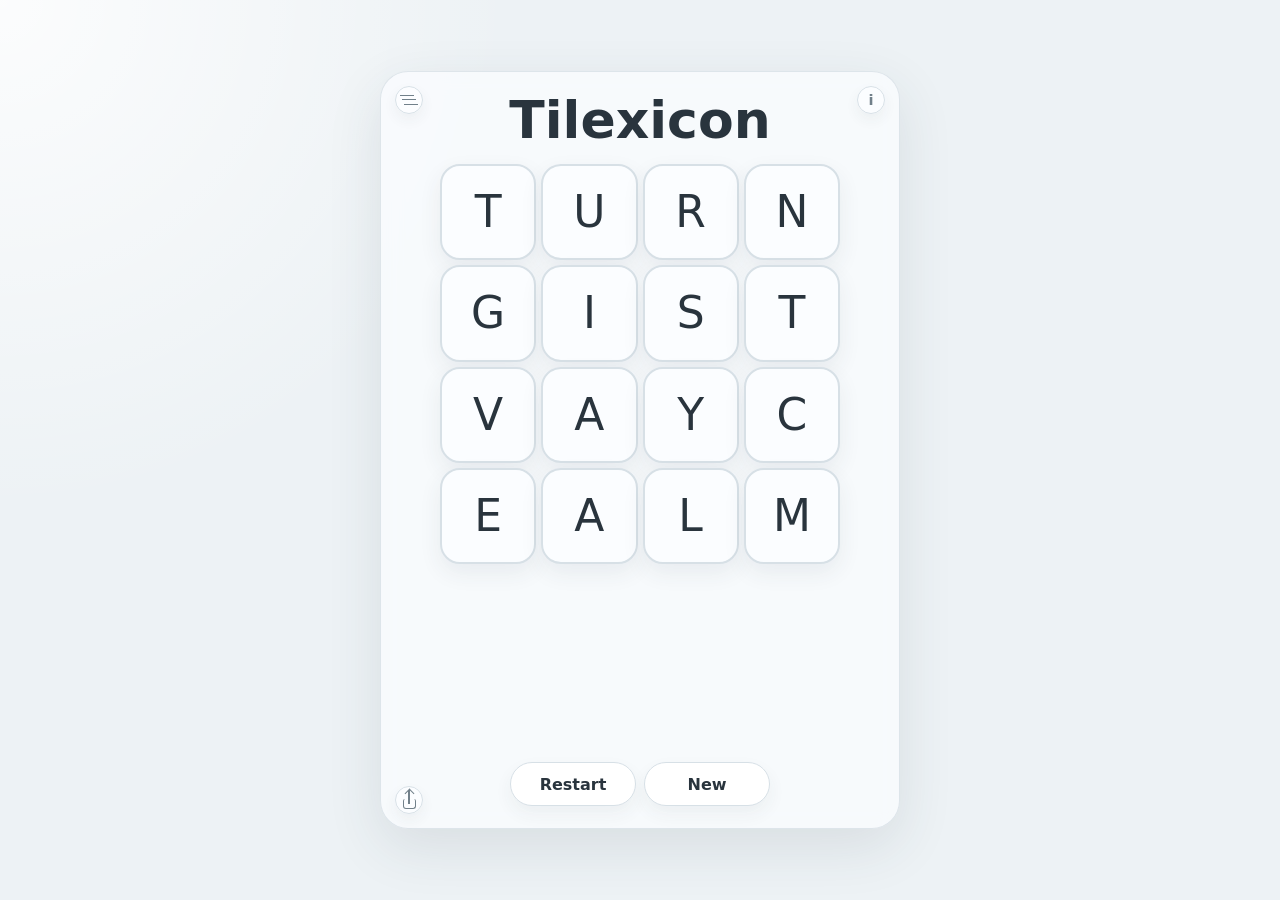
==== docs/index.html @ ce57cf8b "Changed x icon formatting" ====
<!doctype html>
<html lang="en">

<head>
  <meta charset="utf-8">
  <meta name="viewport" content="width=device-width, initial-scale=1">
  <title>Tilexicon</title>
  <link rel="stylesheet" href="styles.css?v=20260530h">
  <script src="src/config.js?v=20260530h" defer></script>
  <script src="src/game.js?v=20260530h" defer></script>
</head>

<body>
  <main class="app">
    <section class="play-area" aria-labelledby="title">
      <button id="settings-button" class="corner-button settings-button" type="button" aria-expanded="false"
        aria-controls="settings-panel" aria-label="Settings">
        <span></span>
        <span></span>
        <span></span>
        <output id="settings-summary" class="settings-summary" aria-hidden="true"></output>
      </button>
      <button id="info-button" class="info-button" type="button" aria-expanded="false" aria-controls="info-panel"
        aria-label="How to play">i</button>
      <button id="share-button" class="corner-button share-button" type="button"
        aria-label="Copy puzzle with solution" title="Copy puzzle with solution">
        <span></span>
        <span></span>
        <span></span>
      </button>

      <aside id="settings-panel" class="settings-panel" hidden>
        <fieldset>
          <legend>Board</legend>
          <label>
            <input type="radio" name="board-size" value="4x4" checked>
            4 x 4
          </label>
          <label>
            <input type="radio" name="board-size" value="4x5">
            4 x 5
          </label>
          <label>
            <input type="radio" name="board-size" value="5x4">
            5 x 4
          </label>
          <label>
            <input type="radio" name="board-size" value="4x6">
            4 x 6
          </label>
          <label>
            <input type="radio" name="board-size" value="6x4">
            6 x 4
          </label>
          <label>
            <input type="radio" name="board-size" value="6x6">
            6 x 6
          </label>
        </fieldset>

        <fieldset>
          <legend>Reading Order</legend>
          <label>
            <input type="radio" name="reading-order" value="row" checked>
            Left-to-right, top-to-bottom
          </label>
          <label>
            <input type="radio" name="reading-order" value="column">
            Top-to-bottom, left-to-right
          </label>
          <label>
            <input type="radio" name="reading-order" value="both">
            Either order
          </label>
          <label>
            <input type="radio" name="reading-order" value="any">
            Any anagram
          </label>
        </fieldset>

        <fieldset>
          <legend>Selection</legend>
          <label>
            <input id="strict-mode" type="checkbox">
            Strict mode
          </label>
          <label>
            <input id="untimed-mode" type="checkbox">
            Untimed mode
          </label>
        </fieldset>
      </aside>

      <aside id="info-panel" class="info-panel" hidden>
        <h2>How to play</h2>

        <ul class="rules-list">
          <li>Cover the board with four-letter words.</li>
          <li>Each word uses exactly four tiles.</li>
          <li>Tiles must touch along their edges.</li>
          <li>Read left-to-right, top-to-bottom.</li>
          <li>Sorry, you can't restart the clock.</li>
        </ul>

        <div class="example-columns" aria-label="Examples">
          <div>
            <span>valid</span>
            <div class="example-grid is-valid" aria-label="Valid straight word">
              <b style="grid-area: 1 / 1">W</b>
              <b style="grid-area: 1 / 2">O</b>
              <b style="grid-area: 1 / 3">R</b>
              <b style="grid-area: 1 / 4">D</b>
            </div>
            <div class="example-grid is-valid" aria-label="Valid bent word">
              <b style="grid-area: 1 / 1">W</b>
              <b style="grid-area: 1 / 2">O</b>
              <b style="grid-area: 2 / 2">R</b>
              <b style="grid-area: 3 / 2">D</b>
            </div>
          </div>
          <div>
            <span>invalid</span>
            <div class="example-grid is-invalid-example" aria-label="Invalid disconnected word">
              <b style="grid-area: 1 / 1">W</b>
              <b style="grid-area: 1 / 3">O</b>
              <b style="grid-area: 2 / 2">R</b>
              <b style="grid-area: 3 / 3">D</b>
            </div>
            <div class="example-grid is-invalid-example" aria-label="Invalid reading order">
              <b style="grid-area: 2 / 1">W</b>
              <b style="grid-area: 2 / 2">O</b>
              <b style="grid-area: 2 / 3">D</b>
              <b style="grid-area: 3 / 2">R</b>
            </div>
          </div>
        </div>

        <section class="settings-note" aria-label="Settings notes">
          <h2>Settings</h2>
          <ul class="rules-list rules-list-secondary">
            <li>Other reading modes.</li>
            <li>Strict mode: tiles must be chosen in order.</li>
            <li>Untimed mode: if you just want to chill.</li>
            <li>Press ? for keyboard shortcuts.</li>
          </ul>
        </section>
      </aside>

      <aside id="keyboard-panel" class="keyboard-panel" aria-label="Keyboard shortcuts" hidden>
        <h2>Keyboard shortcuts</h2>
        <dl class="shortcut-list">
          <div>
            <dt>?</dt>
            <dd>This panel</dd>
          </div>
          <div>
            <dt>I</dt>
            <dd>Info</dd>
          </div>
          <div>
            <dt>R</dt>
            <dd>Restart</dd>
          </div>
          <div>
            <dt>N</dt>
            <dd>New</dd>
          </div>
          <div>
            <dt>P</dt>
            <dd>Print grid</dd>
          </div>
          <div>
            <dt>S</dt>
            <dd>Strict</dd>
          </div>
          <div>
            <dt>O</dt>
            <dd>Ordinary</dd>
          </div>
          <div>
            <dt>L</dt>
            <dd>LR-TB</dd>
          </div>
          <div>
            <dt>T</dt>
            <dd>TB-LR</dd>
          </div>
          <div>
            <dt>E</dt>
            <dd>Either</dd>
          </div>
          <div>
            <dt>A</dt>
            <dd>Anagram</dd>
          </div>
        </dl>
      </aside>

      <aside id="print-panel" class="print-panel" aria-label="Printable grid" hidden>
        <h2>Print grid</h2>
        <input id="print-grid" class="print-grid" type="text" readonly>
      </aside>

      <div class="masthead">
        <div>
          <h1 id="title" class="title-hint" tabindex="0" data-hint="Tile the board with four-letter tetromino words.">
            Tilexicon</h1>
        </div>
      </div>

      <div id="board" class="board" aria-label="Tilexicon board"></div>

      <div id="selection-lines" class="selection-lines" aria-label="Selections"></div>

      <div id="completion-message" class="completion-message" aria-live="polite"></div>

      <div class="toolbar" aria-label="Game controls">
        <button id="restart-button" type="button">Restart</button>
        <button id="new-button" type="button">New</button>
      </div>
    </section>
  </main>
</body>

</html>
---- docs/styles.css ----
:root {
  color-scheme: light;
  --bg: #edf2f5;
  --ink: #29343d;
  --muted: #71808a;
  --tile: #fbfdff;
  --tile-border: #d7e0e6;
  --selected: #f3df83;
  --selected-border: #b38b1c;
  --invalid: #f0b6ba;
  --invalid-border: #c96d76;
  --valid-example: #b9ddca;
  --valid-example-border: #70a57f;
  --locked-a: #8ccbed;
  --locked-b: #efc46b;
  --locked-c: #7ed0b5;
  --locked-d: #d7a0c5;
  --locked-e: #b7c88c;
  --locked-f: #aeb7e8;
  --locked-g: #e7a783;
  --locked-h: #77b7c5;
  --locked-i: #d0b47d;
  --surface: #f8fbfd;
  --button: #ffffff;
  --button-hover: #e8f0f5;
  --button-disabled: #e7edf1;
  --line-selected: #e8f0f5;
  --shadow: 0 18px 55px rgba(45, 62, 76, 0.11);
  --selection-space: 174px;
  --complete-row-space: 42px;
  --completion-message-space: 132px;
}

* {
  box-sizing: border-box;
}

body {
  margin: 0;
  min-height: 100vh;
  background:
    radial-gradient(circle at top left, rgba(255, 255, 255, 0.82), transparent 32rem),
    var(--bg);
  color: var(--ink);
  font-family: Inter, ui-sans-serif, system-ui, -apple-system, BlinkMacSystemFont, "Segoe UI", sans-serif;
}

button {
  font: inherit;
}

.app {
  min-height: 100vh;
  display: grid;
  place-items: center;
  padding: 24px;
}

.play-area {
  position: relative;
  width: min(100%, 520px);
  padding: 22px;
  border: 1px solid rgba(215, 224, 230, 0.82);
  border-radius: 28px;
  background: rgba(251, 253, 255, 0.72);
  box-shadow: var(--shadow);
  backdrop-filter: blur(10px);
}

.corner-button,
.info-button {
  position: absolute;
  top: 14px;
  display: grid;
  place-items: center;
  width: 28px;
  height: 28px;
  border: 1px solid var(--tile-border);
  border-radius: 50%;
  background: rgba(251, 253, 255, 0.82);
  color: var(--muted);
  cursor: pointer;
  font-size: 0.92rem;
  font-weight: 560;
  line-height: 1;
  box-shadow: 0 6px 14px rgba(45, 62, 76, 0.06);
}

.info-button {
  right: 14px;
}

.settings-button {
  left: 14px;
  grid-template-rows: repeat(3, 1fr);
  padding: 6px;
}

.share-button {
  left: 14px;
  bottom: 14px;
  top: auto;
}

.share-button span {
  position: absolute;
  display: block;
}

.share-button span:nth-child(1) {
  width: 13px;
  height: 10px;
  border: 1.5px solid currentColor;
  border-top: 0;
  border-radius: 2px 2px 3px 3px;
  transform: translateY(4px);
}

.share-button span:nth-child(2) {
  width: 1.5px;
  height: 14px;
  background: currentColor;
  transform: translateY(-3px);
}

.share-button span:nth-child(3) {
  width: 7px;
  height: 7px;
  border-top: 1.5px solid currentColor;
  border-left: 1.5px solid currentColor;
  transform: translateY(-7px) rotate(45deg);
}

.share-button.is-copied::after {
  content: "Copied to clipboard";
  position: absolute;
  left: calc(100% + 9px);
  bottom: 50%;
  z-index: 6;
  width: max-content;
  padding: 6px 9px;
  border: 1px solid var(--tile-border);
  border-radius: 999px;
  background: var(--tile);
  box-shadow: 0 8px 18px rgba(45, 62, 76, 0.11);
  color: var(--muted);
  font-size: 0.72rem;
  font-weight: 560;
  line-height: 1;
  transform: translateY(50%);
}

.settings-button span {
  display: block;
  width: 14px;
  height: 1px;
  background: currentColor;
}

.settings-button span:nth-child(1) {
  transform: translateX(-2px);
}

.settings-button span:nth-child(3) {
  transform: translateX(2px);
}

.settings-summary {
  position: absolute;
  left: 0;
  top: calc(100% + 8px);
  z-index: 5;
  width: max-content;
  max-width: 180px;
  padding: 6px 9px;
  border: 1px solid var(--tile-border);
  border-radius: 999px;
  background: var(--tile);
  box-shadow: 0 10px 24px rgba(45, 62, 76, 0.12);
  color: var(--muted);
  font-size: 0.78rem;
  font-weight: 560;
  line-height: 1;
  opacity: 0;
  pointer-events: none;
  transform: translateY(-4px);
  transition: opacity 140ms ease, transform 140ms ease;
}

.settings-button:hover .settings-summary,
.settings-button:focus-visible .settings-summary {
  opacity: 1;
  transform: translateY(0);
}

.corner-button:hover,
.corner-button[aria-expanded="true"],
.corner-button.is-copied,
.info-button:hover,
.info-button[aria-expanded="true"] {
  background: var(--button-hover);
  color: var(--ink);
}

.info-panel,
.settings-panel,
.keyboard-panel,
.print-panel {
  position: absolute;
  top: 48px;
  z-index: 4;
  width: min(340px, calc(100% - 28px));
  padding: 14px;
  border: 1px solid var(--tile-border);
  border-radius: 18px;
  background: rgba(251, 253, 255, 0.98);
  color: var(--ink);
  box-shadow: 0 18px 42px rgba(45, 62, 76, 0.16);
}

.info-panel {
  right: 14px;
}

.settings-panel {
  left: 14px;
}

.keyboard-panel {
  left: 50%;
  width: min(250px, calc(100% - 28px));
  transform: translateX(-50%);
}

.print-panel {
  left: 50%;
  width: min(310px, calc(100% - 28px));
  transform: translateX(-50%);
}

.settings-panel fieldset {
  display: grid;
  gap: 8px;
  margin: 0 0 14px;
  padding: 0;
  border: 0;
}

.settings-panel fieldset:last-child {
  margin-bottom: 0;
}

.settings-panel legend {
  margin-bottom: 2px;
  color: var(--muted);
  font-size: 0.68rem;
  font-weight: 560;
  text-transform: uppercase;
}

.settings-panel label {
  display: grid;
  grid-template-columns: 18px 1fr;
  gap: 8px;
  align-items: start;
  color: var(--ink);
  font-size: 0.9rem;
  line-height: 1.25;
}

.settings-panel input {
  margin: 2px 0 0;
  accent-color: var(--selected-border);
}

.rules-list {
  display: grid;
  gap: 5px;
  margin: 0;
  padding: 0;
  color: var(--muted);
  font-size: 0.9rem;
  line-height: 1.45;
  list-style: none;
}

.rules-list li::before {
  content: "";
  display: inline-block;
  width: 5px;
  height: 5px;
  margin: 0 8px 2px 1px;
  border-radius: 50%;
  background: var(--selected-border);
}

.settings-note {
  margin-top: 6px;
}

.keyboard-panel h2,
.print-panel h2,
.info-panel h2,
.settings-note h2 {
  margin: 0 0 3px;
  color: var(--ink);
  font-size: 0.82rem;
  font-weight: 620;
  line-height: 1.2;
}

.rules-list-secondary {
  gap: 3px;
  font-size: 0.82rem;
  line-height: 1.28;
}

.shortcut-list {
  display: grid;
  grid-template-columns: repeat(2, minmax(0, 1fr));
  gap: 5px 12px;
  margin: 8px 0 0;
  color: var(--muted);
  font-size: 0.82rem;
}

.shortcut-list div {
  display: grid;
  grid-template-columns: 28px 1fr;
  align-items: center;
  gap: 7px;
}

.shortcut-list dt {
  display: grid;
  place-items: center;
  min-width: 24px;
  height: 24px;
  border: 1px solid var(--tile-border);
  border-radius: 7px;
  background: var(--tile);
  color: var(--ink);
  font-weight: 620;
}

.shortcut-list dd {
  margin: 0;
}

.print-grid {
  box-sizing: border-box;
  width: 100%;
  margin-top: 8px;
  padding: 9px 10px;
  border: 1px solid var(--tile-border);
  border-radius: 10px;
  background: var(--tile);
  color: var(--ink);
  font: inherit;
  font-size: 0.82rem;
}

.example-columns {
  display: grid;
  grid-template-columns: repeat(2, minmax(0, 1fr));
  gap: 12px;
  margin-top: 12px;
}

.example-columns span {
  display: block;
  margin-bottom: 7px;
  color: var(--muted);
  font-size: 0.68rem;
  font-weight: 560;
  text-transform: uppercase;
}

.example-grid {
  display: grid;
  grid-template-columns: repeat(4, 22px);
  grid-template-rows: repeat(3, 22px);
  gap: 3px;
  justify-content: start;
  min-height: 72px;
  margin-bottom: 8px;
}

.example-grid b {
  display: grid;
  place-items: center;
  border: 1px solid var(--tile-border);
  border-radius: 7px;
  color: var(--ink);
  font-size: 0.78rem;
  font-weight: 620;
  line-height: 1;
}

.example-grid.is-valid b {
  background: var(--valid-example);
  border-color: var(--valid-example-border);
}

.example-grid.is-invalid-example b {
  background: var(--invalid);
  border-color: var(--invalid-border);
}

.masthead {
  text-align: center;
  margin-bottom: 18px;
}

h1 {
  position: relative;
  display: inline-block;
  margin: 0;
  font-size: clamp(2rem, 7vw, 3.25rem);
  line-height: 1;
  letter-spacing: 0;
  font-weight: 620;
}

.title-hint {
  cursor: help;
}

.title-hint::after {
  content: attr(data-hint);
  position: absolute;
  left: 50%;
  top: calc(100% + 10px);
  z-index: 2;
  width: max-content;
  max-width: min(78vw, 320px);
  padding: 8px 10px;
  border: 1px solid var(--tile-border);
  border-radius: 999px;
  background: var(--tile);
  box-shadow: 0 10px 24px rgba(45, 62, 76, 0.12);
  color: var(--muted);
  font-size: 0.82rem;
  font-weight: 560;
  line-height: 1.25;
  opacity: 0;
  pointer-events: none;
  text-align: center;
  transform: translate(-50%, -4px);
  transition: opacity 140ms ease, transform 140ms ease;
}

.title-hint:hover::after,
.title-hint:focus-visible::after {
  opacity: 1;
  transform: translate(-50%, 0);
}

.board {
  display: grid;
  grid-template-columns: repeat(4, minmax(58px, 1fr));
  gap: 5px;
  width: min(100%, var(--board-max-width, 400px));
  aspect-ratio: 1;
  margin: 0 auto;
}

.tile {
  position: relative;
  display: grid;
  place-items: center;
  min-width: 0;
  border: 2px solid var(--tile-border);
  background: var(--tile);
  color: var(--ink);
  font-size: var(--tile-font-size, 2.75rem);
  font-weight: 520;
  line-height: 1;
  border-radius: var(--tile-radius, 20px);
  cursor: pointer;
  user-select: none;
  touch-action: none;
  box-shadow: 0 9px 22px rgba(45, 62, 76, 0.08);
  transition: transform 140ms ease, border-color 140ms ease, background-color 140ms ease, box-shadow 140ms ease;
}

.tile:hover:not(.is-locked) {
  transform: translateY(-2px);
  box-shadow: 0 13px 28px rgba(45, 62, 76, 0.11);
}

.tile:focus-visible {
  outline: 3px solid #1f7a8c;
  outline-offset: 2px;
}

.tile.is-selected {
  background: var(--selected);
  border-color: var(--selected-border);
  box-shadow: 0 14px 30px rgba(71, 104, 122, 0.16);
}

.tile.is-invalid {
  animation: shake 280ms ease-in-out;
  background: var(--invalid);
  border-color: var(--invalid-border);
}

.tile.is-locked {
  cursor: default;
  color: #28333b;
  border-color: rgba(0, 0, 0, 0.22);
}

.tile.is-active-group {
  border-color: #29404f;
  box-shadow: 0 14px 30px rgba(45, 62, 76, 0.16);
}

.tile.is-locked::after {
  content: "";
  position: absolute;
  inset: var(--tile-inset, 8px);
  border: 2px solid rgba(255, 255, 255, 0.42);
  border-radius: calc(var(--tile-radius, 20px) - 6px);
  pointer-events: none;
}

.tile.is-delete-anchor::before {
  content: "\00d7";
  position: absolute;
  top: 0;
  left: 0;
  z-index: 1;
  display: grid;
  place-items: center;
  width: 30px;
  height: 30px;
  border: 2px solid var(--delete-border, rgba(41, 52, 61, 0.44));
  border-radius: calc(var(--tile-radius, 20px) * 0.42);
  background: var(--delete-bg, rgba(251, 253, 255, 0.94));
  color: var(--ink);
  font-size: 1.35rem;
  font-weight: 680;
  line-height: 1;
  box-shadow: 0 5px 12px rgba(45, 62, 76, 0.16);
  pointer-events: auto;
  transform: translate(-50%, -50%);
}

.tile.lock-group-0 {
  --delete-bg: color-mix(in srgb, var(--locked-a) 34%, white);
  --delete-border: color-mix(in srgb, var(--locked-a) 70%, #29343d);
}

.tile.lock-group-1 {
  --delete-bg: color-mix(in srgb, var(--locked-b) 34%, white);
  --delete-border: color-mix(in srgb, var(--locked-b) 70%, #29343d);
}

.tile.lock-group-2 {
  --delete-bg: color-mix(in srgb, var(--locked-c) 34%, white);
  --delete-border: color-mix(in srgb, var(--locked-c) 70%, #29343d);
}

.tile.lock-group-3 {
  --delete-bg: color-mix(in srgb, var(--locked-d) 34%, white);
  --delete-border: color-mix(in srgb, var(--locked-d) 70%, #29343d);
}

.tile.lock-group-4 {
  --delete-bg: color-mix(in srgb, var(--locked-e) 34%, white);
  --delete-border: color-mix(in srgb, var(--locked-e) 70%, #29343d);
}

.tile.lock-group-5 {
  --delete-bg: color-mix(in srgb, var(--locked-f) 34%, white);
  --delete-border: color-mix(in srgb, var(--locked-f) 70%, #29343d);
}

.tile.lock-group-6 {
  --delete-bg: color-mix(in srgb, var(--locked-g) 34%, white);
  --delete-border: color-mix(in srgb, var(--locked-g) 70%, #29343d);
}

.tile.lock-group-7 {
  --delete-bg: color-mix(in srgb, var(--locked-h) 34%, white);
  --delete-border: color-mix(in srgb, var(--locked-h) 70%, #29343d);
}

.tile.lock-group-8 {
  --delete-bg: color-mix(in srgb, var(--locked-i) 34%, white);
  --delete-border: color-mix(in srgb, var(--locked-i) 70%, #29343d);
}

.tile.lock-group-0,
.mini-tile.lock-group-0,
.selection-row.lock-group-0 {
  background: var(--locked-a);
}

.tile.lock-group-1,
.mini-tile.lock-group-1,
.selection-row.lock-group-1 {
  background: var(--locked-b);
}

.tile.lock-group-2,
.mini-tile.lock-group-2,
.selection-row.lock-group-2 {
  background: var(--locked-c);
}

.tile.lock-group-3,
.mini-tile.lock-group-3,
.selection-row.lock-group-3 {
  background: var(--locked-d);
}

.tile.lock-group-4,
.mini-tile.lock-group-4,
.selection-row.lock-group-4 {
  background: var(--locked-e);
}

.tile.lock-group-5,
.mini-tile.lock-group-5,
.selection-row.lock-group-5 {
  background: var(--locked-f);
}

.tile.lock-group-6,
.mini-tile.lock-group-6,
.selection-row.lock-group-6 {
  background: var(--locked-g);
}

.tile.lock-group-7,
.mini-tile.lock-group-7,
.selection-row.lock-group-7 {
  background: var(--locked-h);
}

.tile.lock-group-8,
.mini-tile.lock-group-8,
.selection-row.lock-group-8 {
  background: var(--locked-i);
}

.selection-lines {
  display: flex;
  flex-direction: column;
  align-items: center;
  gap: 3px;
  min-height: var(--selection-space);
  margin-top: 12px;
}

.selection-lines.is-in-progress-large {
  display: grid;
  grid-template-columns: repeat(2, 152px);
  grid-auto-rows: min-content;
  justify-content: center;
  align-content: start;
  align-items: start;
  column-gap: 6px;
  row-gap: 5px;
}

.selection-lines.is-in-progress-large .selection-row {
  width: 152px;
  min-height: 28px;
  gap: 4px;
  padding: 0;
  border-radius: 11px;
}

.selection-lines.is-in-progress-large .mini-tile {
  width: 28px;
  height: 28px;
  border-radius: 8px;
  font-size: 0.86rem;
  box-shadow: none;
}

.selection-row {
  display: flex;
  align-items: center;
  justify-content: center;
  gap: 5px;
  min-height: 36px;
  padding: 3px;
  border: 1px solid transparent;
  border-radius: 16px;
  background: transparent;
}

.selection-row.is-complete {
  cursor: pointer;
}

.selection-lines.is-complete {
  min-height: var(--complete-row-space);
  width: min(100%, 360px);
  margin-right: auto;
  margin-left: auto;
  flex-direction: row;
  align-content: start;
  justify-content: center;
  flex-wrap: wrap;
}

.selection-lines.is-complete-large {
  width: min(100%, 330px);
}

.selection-lines.is-complete-medium {
  width: min(100%, 190px);
}

.selection-lines.is-complete .selection-row {
  min-height: 30px;
  padding: 5px 10px;
  border-color: var(--tile-border);
  color: var(--ink);
  font-size: 0.88rem;
  font-weight: 560;
  letter-spacing: 0;
}

.selection-row.is-complete:hover,
.selection-row.is-active {
  border-color: var(--tile-border);
  background: var(--line-selected);
}

.selection-row.is-invalid {
  animation: shake 280ms ease-in-out;
}

.selection-row.is-invalid .mini-tile {
  background: var(--invalid);
  border-color: var(--invalid-border);
}

.selection-row:focus-visible {
  outline: 3px solid #1f7a8c;
  outline-offset: 2px;
}

.mini-tile {
  display: grid;
  place-items: center;
  width: 32px;
  height: 32px;
  border: 1px solid var(--tile-border);
  border-radius: 10px;
  background: var(--tile);
  color: var(--ink);
  font-size: 1rem;
  font-weight: 720;
  line-height: 1;
  box-shadow: 0 5px 12px rgba(45, 62, 76, 0.07);
}

.mini-tile.is-current {
  background: var(--selected);
  border-color: var(--selected-border);
}

.toolbar {
  display: grid;
  grid-template-columns: repeat(2, minmax(100px, 1fr));
  gap: 8px;
  width: min(100%, 260px);
  margin: 12px auto 0;
}

.completion-message {
  display: flex;
  flex-direction: column;
  align-items: center;
  justify-content: center;
  min-height: 0;
  margin: 0;
  color: var(--ink);
  letter-spacing: 0;
  text-align: center;
}

.completion-message.is-complete {
  min-height: var(--completion-message-space);
}

.completion-label {
  color: var(--muted);
  font-size: clamp(1.5rem, 5.25vw, 2.45rem);
  font-weight: 380;
  line-height: 0.96;
}

.completion-message strong {
  display: block;
  font-size: clamp(3.2rem, 13vw, 5.2rem);
  font-weight: 380;
  line-height: 0.94;
}

.completion-message strong.is-assisted {
  color: var(--invalid-border);
}

.toolbar button {
  min-height: 44px;
  border: 1px solid var(--tile-border);
  border-radius: 999px;
  background: var(--button);
  color: var(--ink);
  font-weight: 560;
  cursor: pointer;
  box-shadow: 0 8px 18px rgba(45, 62, 76, 0.06);
}

.toolbar button:hover:not(:disabled) {
  background: var(--button-hover);
}

.toolbar button:disabled {
  background: var(--button-disabled);
  color: var(--muted);
  cursor: default;
  box-shadow: none;
}

@keyframes shake {
  0%,
  100% {
    transform: translateX(0);
  }

  20% {
    transform: translateX(-5px);
  }

  40% {
    transform: translateX(5px);
  }

  60% {
    transform: translateX(-3px);
  }

  80% {
    transform: translateX(3px);
  }
}

@media (max-width: 430px) {
  .app {
    padding: 10px;
    place-items: start center;
  }

  .play-area {
    padding: 14px;
    border-radius: 22px;
  }

  .masthead {
    margin-bottom: 12px;
  }

  h1 {
    font-size: clamp(1.9rem, 10vw, 2.7rem);
  }

  .board {
    gap: 4px;
  }

  .selection-lines {
    margin-top: 8px;
  }

  .toolbar {
    margin-top: 8px;
  }

  .toolbar button {
    min-height: 40px;
  }

  .mini-tile {
    width: 30px;
    height: 30px;
  }
}
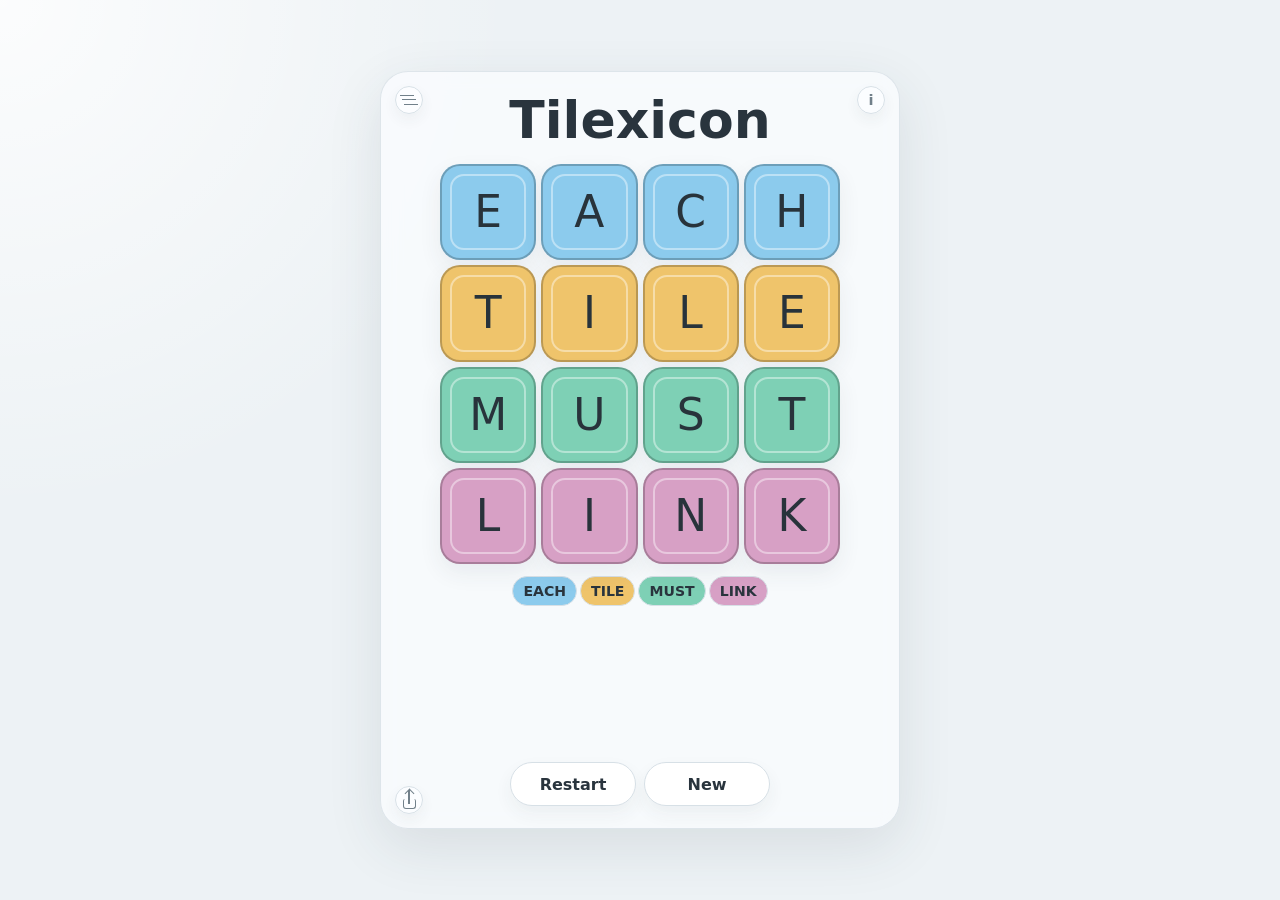
==== commit dcb3bb78: "Adde intro screen" ====
--- a/docs/index.html
+++ b/docs/index.html
@@ -5,9 +5,9 @@
   <meta charset="utf-8">
   <meta name="viewport" content="width=device-width, initial-scale=1">
   <title>Tilexicon</title>
-  <link rel="stylesheet" href="styles.css?v=20260530h">
-  <script src="src/config.js?v=20260530h" defer></script>
-  <script src="src/game.js?v=20260530h" defer></script>
+  <link rel="stylesheet" href="styles.css?v=20260530i">
+  <script src="src/config.js?v=20260530i" defer></script>
+  <script src="src/game.js?v=20260530i" defer></script>
 </head>
 
 <body>
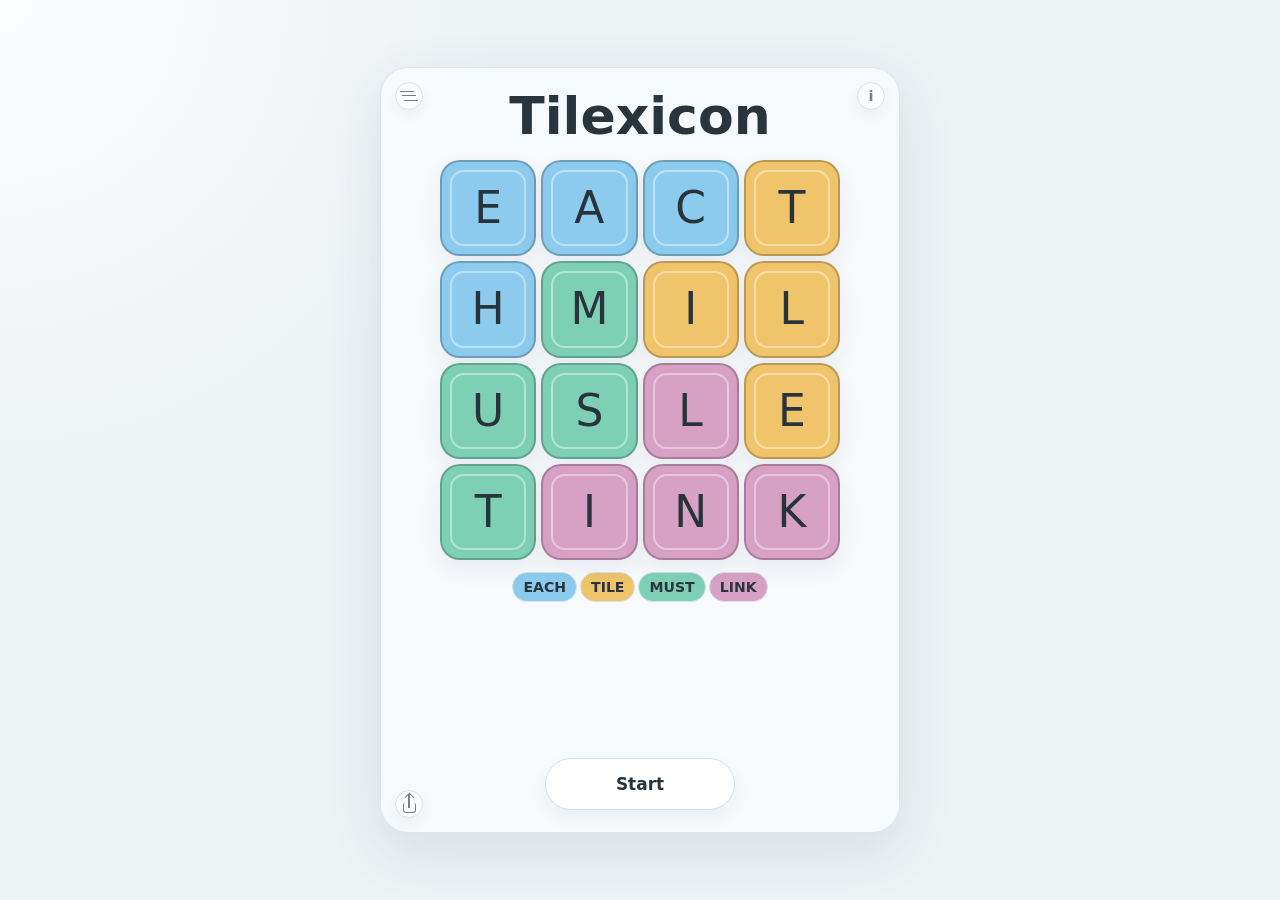
==== commit ea408530: "More intor changes" ====
--- a/docs/index.html
+++ b/docs/index.html
@@ -5,9 +5,9 @@
   <meta charset="utf-8">
   <meta name="viewport" content="width=device-width, initial-scale=1">
   <title>Tilexicon</title>
-  <link rel="stylesheet" href="styles.css?v=20260530i">
-  <script src="src/config.js?v=20260530i" defer></script>
-  <script src="src/game.js?v=20260530i" defer></script>
+  <link rel="stylesheet" href="styles.css?v=20260530j">
+  <script src="src/config.js?v=20260530j" defer></script>
+  <script src="src/game.js?v=20260530j" defer></script>
 </head>
 
 <body>
--- a/docs/styles.css
+++ b/docs/styles.css
@@ -776,6 +776,11 @@
   margin: 12px auto 0;
 }
 
+.toolbar.is-intro {
+  grid-template-columns: minmax(140px, 1fr);
+  width: min(100%, 190px);
+}
+
 .completion-message {
   display: flex;
   flex-direction: column;
@@ -821,6 +826,11 @@
   box-shadow: 0 8px 18px rgba(45, 62, 76, 0.06);
 }
 
+.toolbar.is-intro button {
+  min-height: 52px;
+  font-size: 1.06rem;
+}
+
 .toolbar button:hover:not(:disabled) {
   background: var(--button-hover);
 }
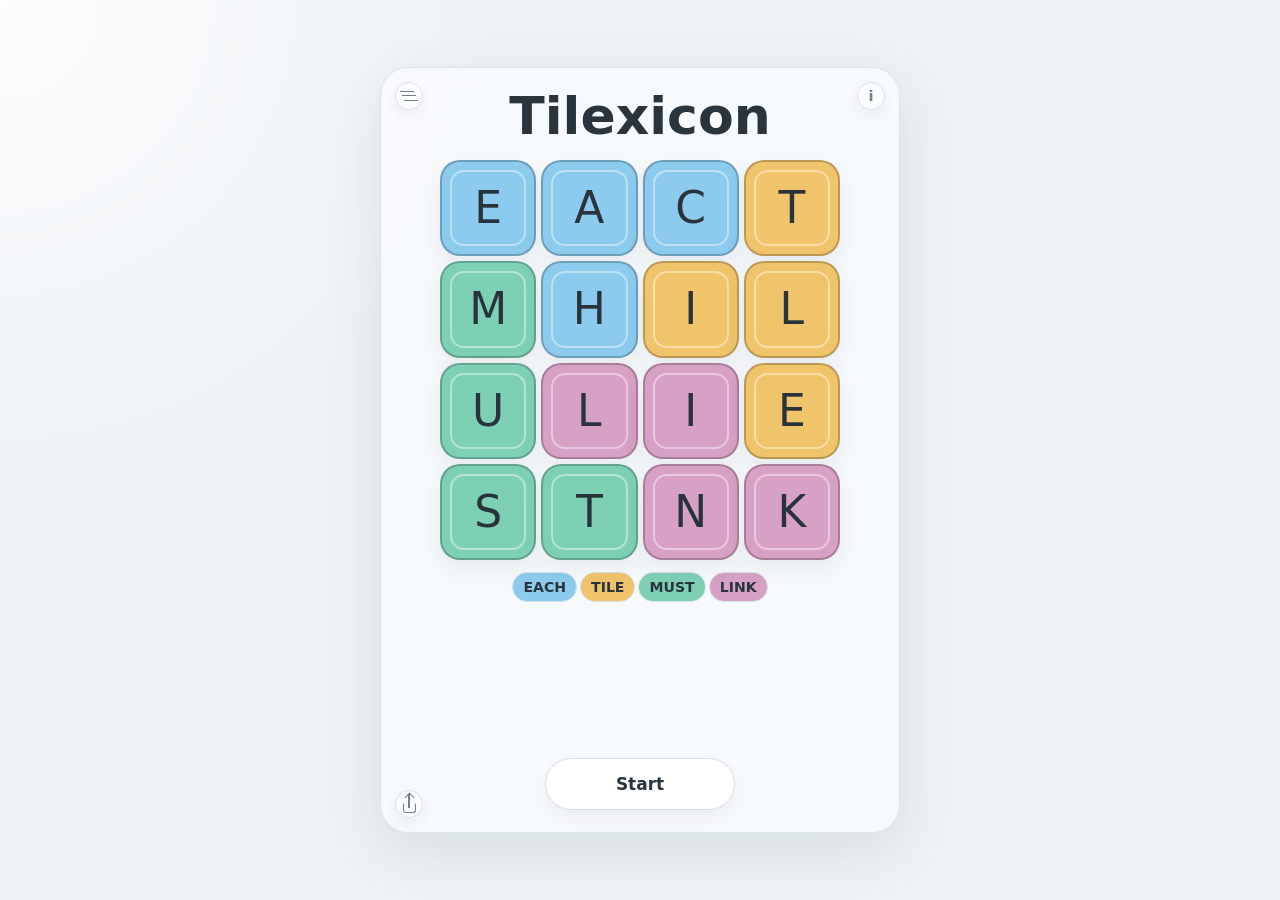
==== commit 9ec25786: "Generated pentomino tilings and filtered all lists for no repeats. Resized 6x4 in smaller displays." ====
--- a/docs/index.html
+++ b/docs/index.html
@@ -5,9 +5,9 @@
   <meta charset="utf-8">
   <meta name="viewport" content="width=device-width, initial-scale=1">
   <title>Tilexicon</title>
-  <link rel="stylesheet" href="styles.css?v=20260530j">
-  <script src="src/config.js?v=20260530j" defer></script>
-  <script src="src/game.js?v=20260530j" defer></script>
+  <link rel="stylesheet" href="styles.css?v=20260531a">
+  <script src="src/config.js?v=20260531a" defer></script>
+  <script src="src/game.js?v=20260531a" defer></script>
 </head>
 
 <body>
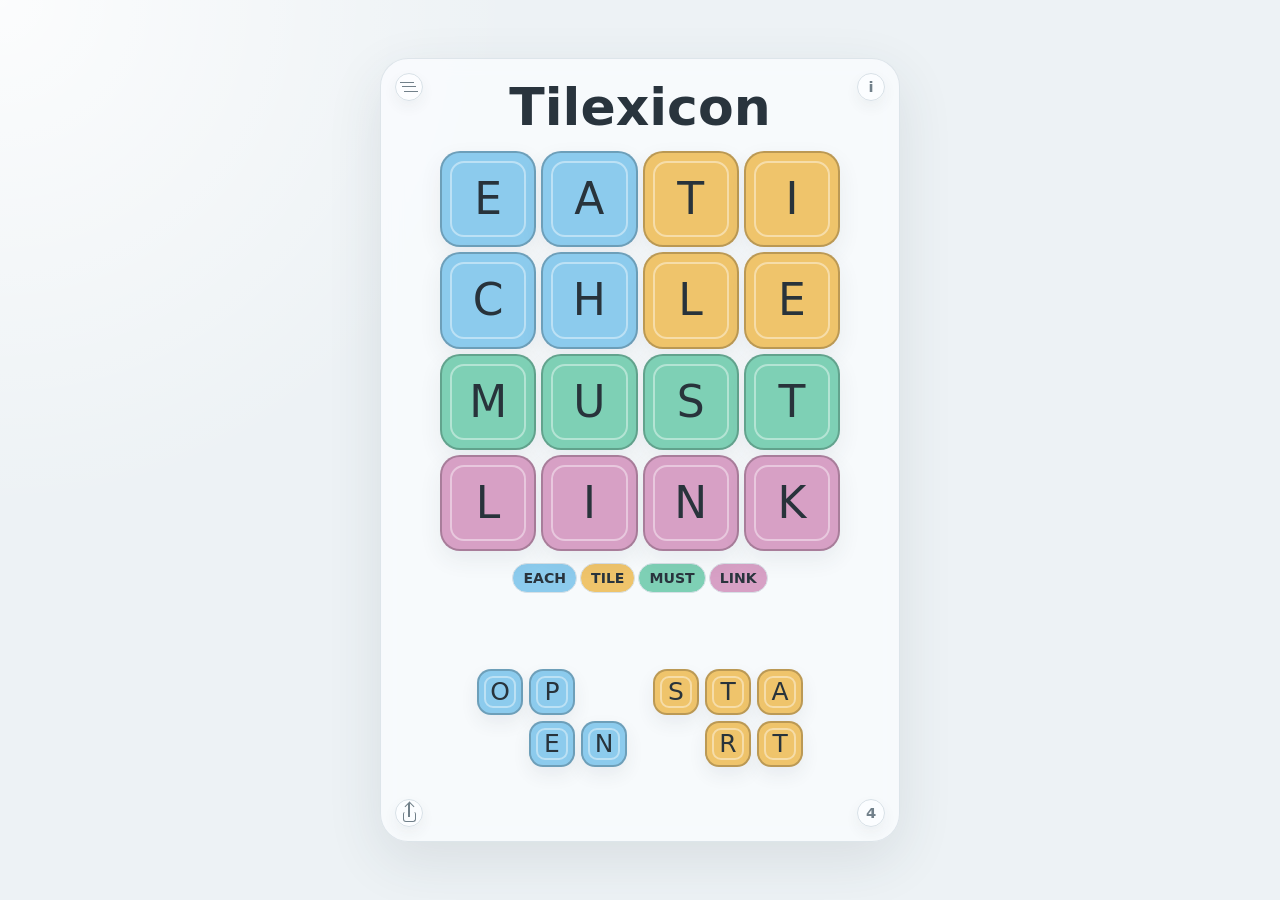
==== commit 4455ab23: "Released new version" ====
--- a/docs/index.html
+++ b/docs/index.html
@@ -5,9 +5,9 @@
   <meta charset="utf-8">
   <meta name="viewport" content="width=device-width, initial-scale=1">
   <title>Tilexicon</title>
-  <link rel="stylesheet" href="styles.css?v=20260531a">
-  <script src="src/config.js?v=20260531a" defer></script>
-  <script src="src/game.js?v=20260531a" defer></script>
+  <link rel="stylesheet" href="styles.css?v=20260531g">
+  <script src="src/config.js?v=20260531g" defer></script>
+  <script src="src/game.js?v=20260531g" defer></script>
 </head>
 
 <body>
@@ -28,6 +28,8 @@
         <span></span>
         <span></span>
       </button>
+      <button id="mode-switch-button" class="corner-button mode-switch-button" type="button"
+        aria-label="Switch to five-letter mode">4</button>
 
       <aside id="settings-panel" class="settings-panel" hidden>
         <fieldset>
@@ -45,6 +47,10 @@
             5 x 4
           </label>
           <label>
+            <input type="radio" name="board-size" value="5x5">
+            5 x 5
+          </label>
+          <label>
             <input type="radio" name="board-size" value="4x6">
             4 x 6
           </label>
@@ -95,8 +101,8 @@
         <h2>How to play</h2>
 
         <ul class="rules-list">
-          <li>Cover the board with four-letter words.</li>
-          <li>Each word uses exactly four tiles.</li>
+          <li>Cover the board with <span id="rule-word-length">four-letter</span> words.</li>
+          <li>Each word uses exactly <span id="rule-tile-count">four</span> tiles.</li>
           <li>Tiles must touch along their edges.</li>
           <li>Read left-to-right, top-to-bottom.</li>
           <li>Sorry, you can't restart the clock.</li>
@@ -217,6 +223,7 @@
       <div class="toolbar" aria-label="Game controls">
         <button id="restart-button" type="button">Restart</button>
         <button id="new-button" type="button">New</button>
+        <button id="five-letter-button" type="button" hidden>5 Letter</button>
       </div>
     </section>
   </main>
--- a/docs/styles.css
+++ b/docs/styles.css
@@ -67,6 +67,10 @@
   backdrop-filter: blur(10px);
 }
 
+.play-area.is-intro {
+  padding-bottom: 48px;
+}
+
 .corner-button,
 .info-button {
   position: absolute;
@@ -98,6 +102,12 @@
 
 .share-button {
   left: 14px;
+  bottom: 14px;
+  top: auto;
+}
+
+.mode-switch-button {
+  right: 14px;
   bottom: 14px;
   top: auto;
 }
@@ -266,6 +276,10 @@
   color: var(--ink);
   font-size: 0.9rem;
   line-height: 1.25;
+}
+
+.settings-panel label[hidden] {
+  display: none;
 }
 
 .settings-panel input {
@@ -715,7 +729,7 @@
 }
 
 .selection-lines.is-complete-medium {
-  width: min(100%, 190px);
+  width: min(100%, 210px);
 }
 
 .selection-lines.is-complete .selection-row {
@@ -777,8 +791,11 @@
 }
 
 .toolbar.is-intro {
-  grid-template-columns: minmax(140px, 1fr);
-  width: min(100%, 190px);
+  grid-template-columns: repeat(2, minmax(100px, 1fr));
+  gap: 22px;
+  width: min(100%, 330px);
+  margin-top: 20px;
+  margin-bottom: 26px;
 }
 
 .completion-message {
@@ -797,6 +814,41 @@
   min-height: var(--completion-message-space);
 }
 
+.word-length-cue {
+  display: grid;
+  grid-template-columns: repeat(var(--cue-cols), 46px);
+  grid-auto-rows: 46px;
+  gap: 6px;
+  grid-column: 1 / -1;
+  justify-self: center;
+  margin: auto 0;
+}
+
+.word-length-cue-tile {
+  position: relative;
+  display: grid;
+  place-items: center;
+  width: 46px;
+  height: 46px;
+  border: 2px solid rgba(0, 0, 0, 0.22);
+  border-radius: 14px;
+  background: var(--cue-bg, var(--locked-b));
+  color: #28333b;
+  font-size: 1.56rem;
+  font-weight: 520;
+  line-height: 1;
+  box-shadow: 0 8px 18px rgba(45, 62, 76, 0.08);
+}
+
+.word-length-cue-tile::after {
+  content: "";
+  position: absolute;
+  inset: 5px;
+  border: 2px solid rgba(255, 255, 255, 0.42);
+  border-radius: 9px;
+  pointer-events: none;
+}
+
 .completion-label {
   color: var(--muted);
   font-size: clamp(1.5rem, 5.25vw, 2.45rem);
@@ -827,12 +879,71 @@
 }
 
 .toolbar.is-intro button {
-  min-height: 52px;
-  font-size: 1.06rem;
+  display: grid;
+  place-items: center;
+  min-height: 0;
+  padding: 0;
+  border: 0;
+  border-radius: 18px;
+  background: transparent;
+  box-shadow: none;
+}
+
+.toolbar button[hidden],
+.toolbar.is-intro button[hidden] {
+  display: none;
+}
+
+.intro-tiles {
+  display: grid;
+  grid-template-columns: repeat(var(--intro-cols), 46px);
+  grid-auto-rows: 46px;
+  gap: 6px;
+}
+
+.intro-tile {
+  position: relative;
+  display: grid;
+  place-items: center;
+  min-width: 0;
+  border: 2px solid rgba(0, 0, 0, 0.22);
+  border-radius: 14px;
+  color: #28333b;
+  font-size: 1.56rem;
+  font-weight: 520;
+  line-height: 1;
+  box-shadow: 0 8px 18px rgba(45, 62, 76, 0.08);
+  transition: transform 140ms ease, box-shadow 140ms ease;
+}
+
+.intro-tile::after {
+  content: "";
+  position: absolute;
+  inset: 5px;
+  border: 2px solid rgba(255, 255, 255, 0.42);
+  border-radius: 9px;
+  pointer-events: none;
+}
+
+.intro-tiles-open .intro-tile {
+  background: var(--locked-a);
+}
+
+.intro-tiles-start .intro-tile {
+  background: var(--locked-b);
 }
 
 .toolbar button:hover:not(:disabled) {
   background: var(--button-hover);
+}
+
+.toolbar.is-intro button:hover:not(:disabled) {
+  background: transparent;
+}
+
+.toolbar.is-intro button:hover:not(:disabled) .intro-tile {
+  transform: translateY(-2px);
+  box-shadow: 0 12px 24px rgba(45, 62, 76, 0.11);
 }
 
 .toolbar button:disabled {
@@ -876,6 +987,10 @@
     border-radius: 22px;
   }
 
+  .play-area.is-intro {
+    padding-bottom: 36px;
+  }
+
   .masthead {
     margin-bottom: 12px;
   }
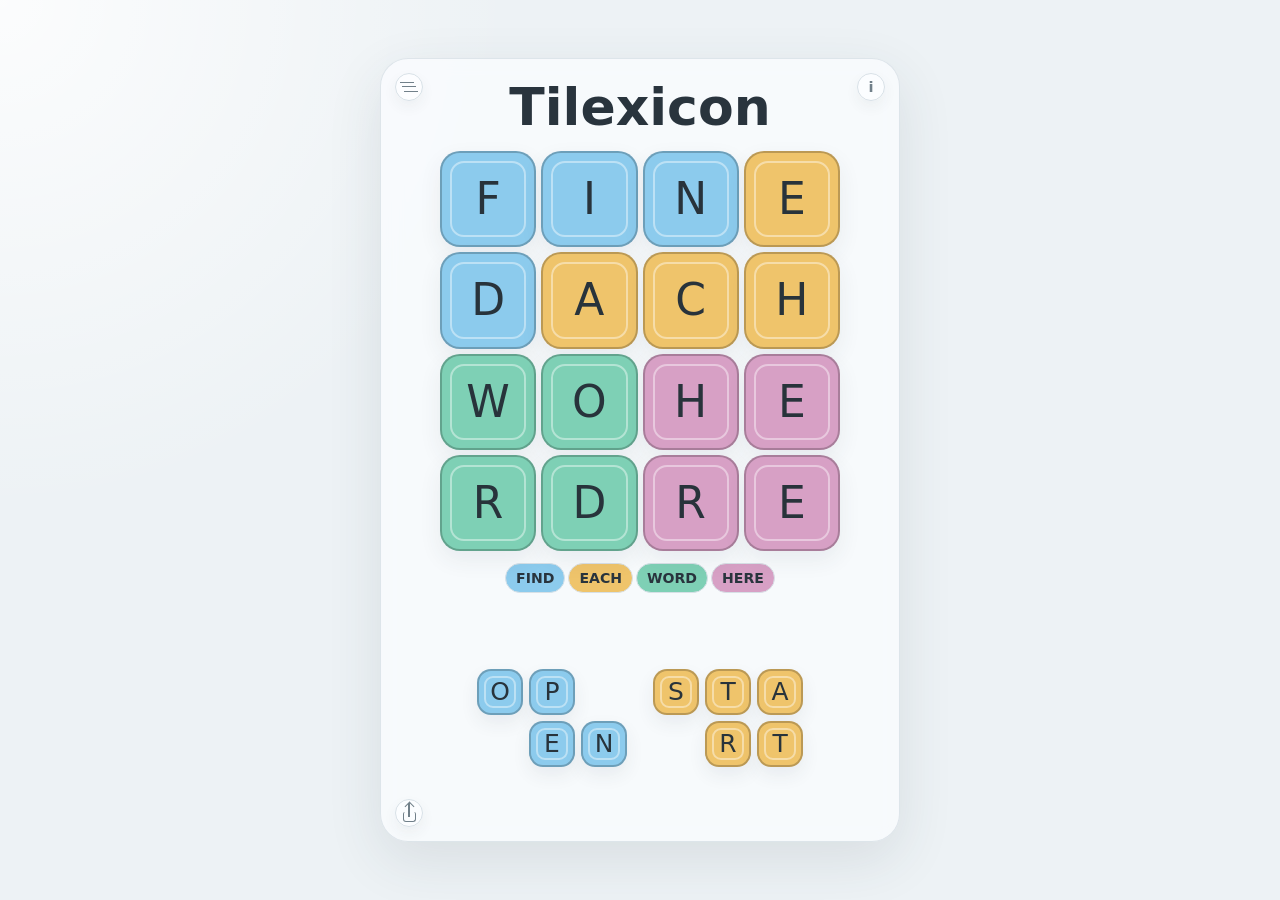
==== commit 9df7d34b: "Minor edits" ====
--- a/docs/index.html
+++ b/docs/index.html
@@ -5,9 +5,9 @@
   <meta charset="utf-8">
   <meta name="viewport" content="width=device-width, initial-scale=1">
   <title>Tilexicon</title>
-  <link rel="stylesheet" href="styles.css?v=20260531g">
-  <script src="src/config.js?v=20260531g" defer></script>
-  <script src="src/game.js?v=20260531g" defer></script>
+  <link rel="stylesheet" href="styles.css?v=20260531h">
+  <script src="src/config.js?v=20260531h" defer></script>
+  <script src="src/game.js?v=20260531h" defer></script>
 </head>
 
 <body>
@@ -49,6 +49,14 @@
           <label>
             <input type="radio" name="board-size" value="5x5">
             5 x 5
+          </label>
+          <label>
+            <input type="radio" name="board-size" value="5x6">
+            5 x 6
+          </label>
+          <label>
+            <input type="radio" name="board-size" value="6x5">
+            6 x 5
           </label>
           <label>
             <input type="radio" name="board-size" value="4x6">
--- a/docs/styles.css
+++ b/docs/styles.css
@@ -90,6 +90,11 @@
   box-shadow: 0 6px 14px rgba(45, 62, 76, 0.06);
 }
 
+.corner-button[hidden],
+.info-button[hidden] {
+  display: none;
+}
+
 .info-button {
   right: 14px;
 }
@@ -729,7 +734,11 @@
 }
 
 .selection-lines.is-complete-medium {
-  width: min(100%, 210px);
+  display: grid;
+  grid-template-columns: repeat(3, minmax(0, max-content));
+  justify-content: center;
+  justify-items: center;
+  width: min(100%, 440px);
 }
 
 .selection-lines.is-complete .selection-row {
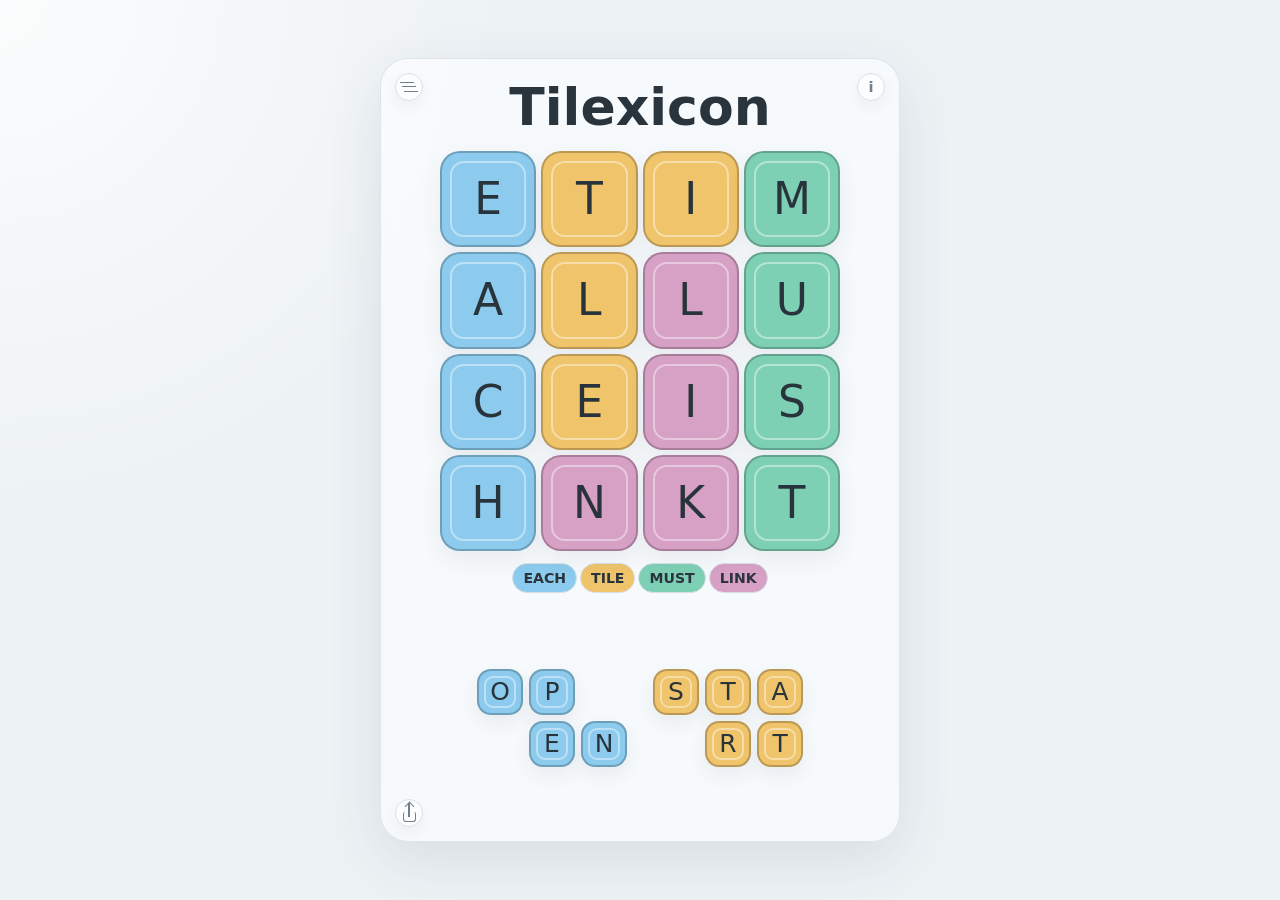
==== commit 0db25e23: "Updated 5 letter info display" ====
--- a/docs/index.html
+++ b/docs/index.html
@@ -119,33 +119,15 @@
         <div class="example-columns" aria-label="Examples">
           <div>
             <span>valid</span>
-            <div class="example-grid is-valid" aria-label="Valid straight word">
-              <b style="grid-area: 1 / 1">W</b>
-              <b style="grid-area: 1 / 2">O</b>
-              <b style="grid-area: 1 / 3">R</b>
-              <b style="grid-area: 1 / 4">D</b>
-            </div>
-            <div class="example-grid is-valid" aria-label="Valid bent word">
-              <b style="grid-area: 1 / 1">W</b>
-              <b style="grid-area: 1 / 2">O</b>
-              <b style="grid-area: 2 / 2">R</b>
-              <b style="grid-area: 3 / 2">D</b>
-            </div>
+            <div id="example-valid-straight" class="example-grid is-valid" aria-label="Valid straight word"></div>
+            <div id="example-valid-bent" class="example-grid is-valid" aria-label="Valid bent word"></div>
           </div>
           <div>
             <span>invalid</span>
-            <div class="example-grid is-invalid-example" aria-label="Invalid disconnected word">
-              <b style="grid-area: 1 / 1">W</b>
-              <b style="grid-area: 1 / 3">O</b>
-              <b style="grid-area: 2 / 2">R</b>
-              <b style="grid-area: 3 / 3">D</b>
-            </div>
-            <div class="example-grid is-invalid-example" aria-label="Invalid reading order">
-              <b style="grid-area: 2 / 1">W</b>
-              <b style="grid-area: 2 / 2">O</b>
-              <b style="grid-area: 2 / 3">D</b>
-              <b style="grid-area: 3 / 2">R</b>
-            </div>
+            <div id="example-invalid-disconnected" class="example-grid is-invalid-example"
+              aria-label="Invalid disconnected word"></div>
+            <div id="example-invalid-order" class="example-grid is-invalid-example"
+              aria-label="Invalid reading order"></div>
           </div>
         </div>
 
--- a/docs/styles.css
+++ b/docs/styles.css
@@ -397,7 +397,7 @@
 
 .example-grid {
   display: grid;
-  grid-template-columns: repeat(4, 22px);
+  grid-template-columns: repeat(var(--example-cols, 4), 22px);
   grid-template-rows: repeat(3, 22px);
   gap: 3px;
   justify-content: start;
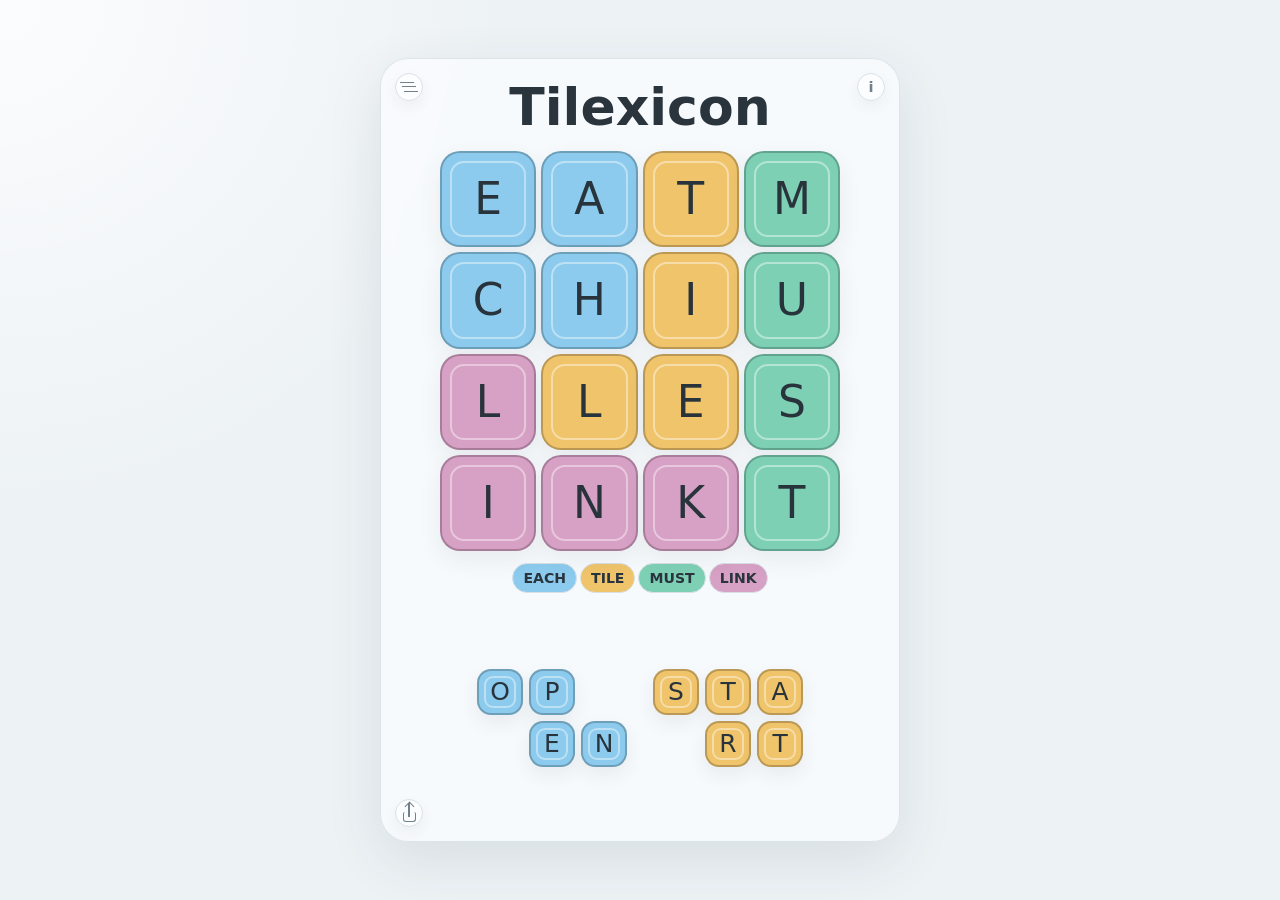
==== commit 6369a98b: "Some updates" ====
--- a/docs/index.html
+++ b/docs/index.html
@@ -5,9 +5,9 @@
   <meta charset="utf-8">
   <meta name="viewport" content="width=device-width, initial-scale=1">
   <title>Tilexicon</title>
-  <link rel="stylesheet" href="styles.css?v=20260531h">
-  <script src="src/config.js?v=20260531h" defer></script>
-  <script src="src/game.js?v=20260531h" defer></script>
+  <link rel="stylesheet" href="styles.css?v=20260603b">
+  <script src="src/config.js?v=20260603b" defer></script>
+  <script src="src/game.js?v=20260603b" defer></script>
 </head>
 
 <body>
@@ -137,7 +137,6 @@
             <li>Other reading modes.</li>
             <li>Strict mode: tiles must be chosen in order.</li>
             <li>Untimed mode: if you just want to chill.</li>
-            <li>Press ? for keyboard shortcuts.</li>
           </ul>
         </section>
       </aside>
@@ -146,48 +145,8 @@
         <h2>Keyboard shortcuts</h2>
         <dl class="shortcut-list">
           <div>
-            <dt>?</dt>
-            <dd>This panel</dd>
-          </div>
-          <div>
             <dt>I</dt>
             <dd>Info</dd>
-          </div>
-          <div>
-            <dt>R</dt>
-            <dd>Restart</dd>
-          </div>
-          <div>
-            <dt>N</dt>
-            <dd>New</dd>
-          </div>
-          <div>
-            <dt>P</dt>
-            <dd>Print grid</dd>
-          </div>
-          <div>
-            <dt>S</dt>
-            <dd>Strict</dd>
-          </div>
-          <div>
-            <dt>O</dt>
-            <dd>Ordinary</dd>
-          </div>
-          <div>
-            <dt>L</dt>
-            <dd>LR-TB</dd>
-          </div>
-          <div>
-            <dt>T</dt>
-            <dd>TB-LR</dd>
-          </div>
-          <div>
-            <dt>E</dt>
-            <dd>Either</dd>
-          </div>
-          <div>
-            <dt>A</dt>
-            <dd>Anagram</dd>
           </div>
         </dl>
       </aside>
